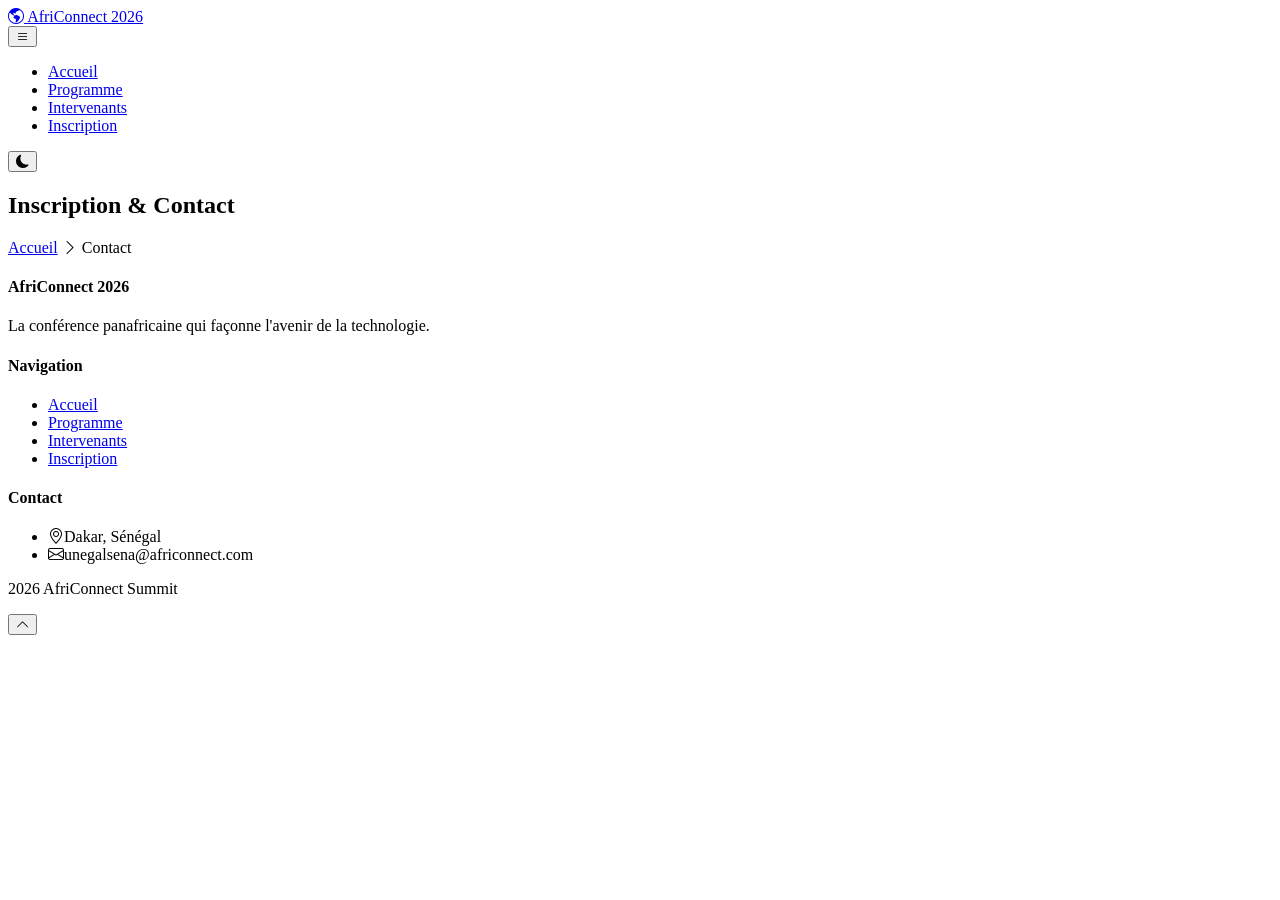
==== contact.html @ e00e7bc1 "Initialisation du projet: création de l'arborescence et structure html de base" ====
<!DOCTYPE html>
<html lang="fr" data-theme="light">
<head>
    <meta charset="UTF-8">
    <meta name="viewport" content="width=device-width, initial-scale=1.0">
    <title>Inscription - AfriConnect Summit 2026</title>
    <link rel="preconnect" href="https://fonts.googleapis.com">
    <link rel="preconnect" href="https://fonts.gstatic.com" crossorigin>
    <link href="https://fonts.googleapis.com/css2?family=Orbitron:wght@400;700;900&family=Inter:wght@300;400;500;600;700&display=swap" rel="stylesheet">
    <link rel="stylesheet" href="https://cdn.jsdelivr.net/npm/bootstrap-icons@1.11.3/font/bootstrap-icons.min.css">
    <link rel="stylesheet" href="css/style.css">
</head>
<body>
    <header class="navbar">
        <nav class="navbar-container">
            <div class="navbar-brand">
                <a href="index.html">
                    <i class="bi bi-globe-americas"></i>
                    <span>AfriConnect <span class="brand-year">2026</span></span>
                </a>
            </div>
            <button class="navbar-toggler" aria-label="Menu">
                <i class="bi bi-list"></i>
            </button>
            <ul class="navbar-menu">
                <li><a href="index.html">Accueil</a></li>
                <li><a href="programme.html">Programme</a></li>
                <li><a href="intervenants.html">Intervenants</a></li>
                <li><a href="contact.html" class="active">Inscription</a></li>
            </ul>
            <button class="theme-toggle" aria-label="Mode sombre">
                <i class="bi bi-moon-fill"></i>
            </button>
        </nav>
    </header>

    <main>
        <section class="page-hero">
            <div class="page-hero-content">
                <h1>Inscription & <span>Contact</span></h1>
                <nav class="breadcrumb">
                    <a href="index.html">Accueil</a>
                    <i class="bi bi-chevron-right"></i>
                    <span>Contact</span>
                </nav>
            </div>
        </section>
    </main>

    <footer class="footer">
        <div class="container">
            <div class="footer-grid">
                <div class="footer-col">
                    <h4>AfriConnect 2026</h4>
                    <p>La conférence panafricaine qui façonne l'avenir de la technologie.</p>
                </div>
                <div class="footer-col">
                    <h4>Navigation</h4>
                    <ul>
                        <li><a href="index.html">Accueil</a></li>
                        <li><a href="programme.html">Programme</a></li>
                        <li><a href="intervenants.html">Intervenants</a></li>
                        <li><a href="contact.html">Inscription</a></li>
                    </ul>
                </div>
                <div class="footer-col">
                    <h4>Contact</h4>
                    <ul>
                        <li><i class="bi bi-geo-alt"></i>Dakar, Sénégal</li>
                        <li><i class="bi bi-envelope"></i>unegalsena@africonnect.com</li>
                    </ul>
                </div>
            </div>
            <div class="footer-bottom">
                <p><span id="currentYear">2026</span> AfriConnect Summit</p>
                <button class="btn-back-to-top" aria-label="Retour en haut">
                    <i class="bi bi-chevron-up"></i>
                </button>
            </div>
        </div>
    </footer>

    <script src="js/main.js"></script>
</body>
</html>
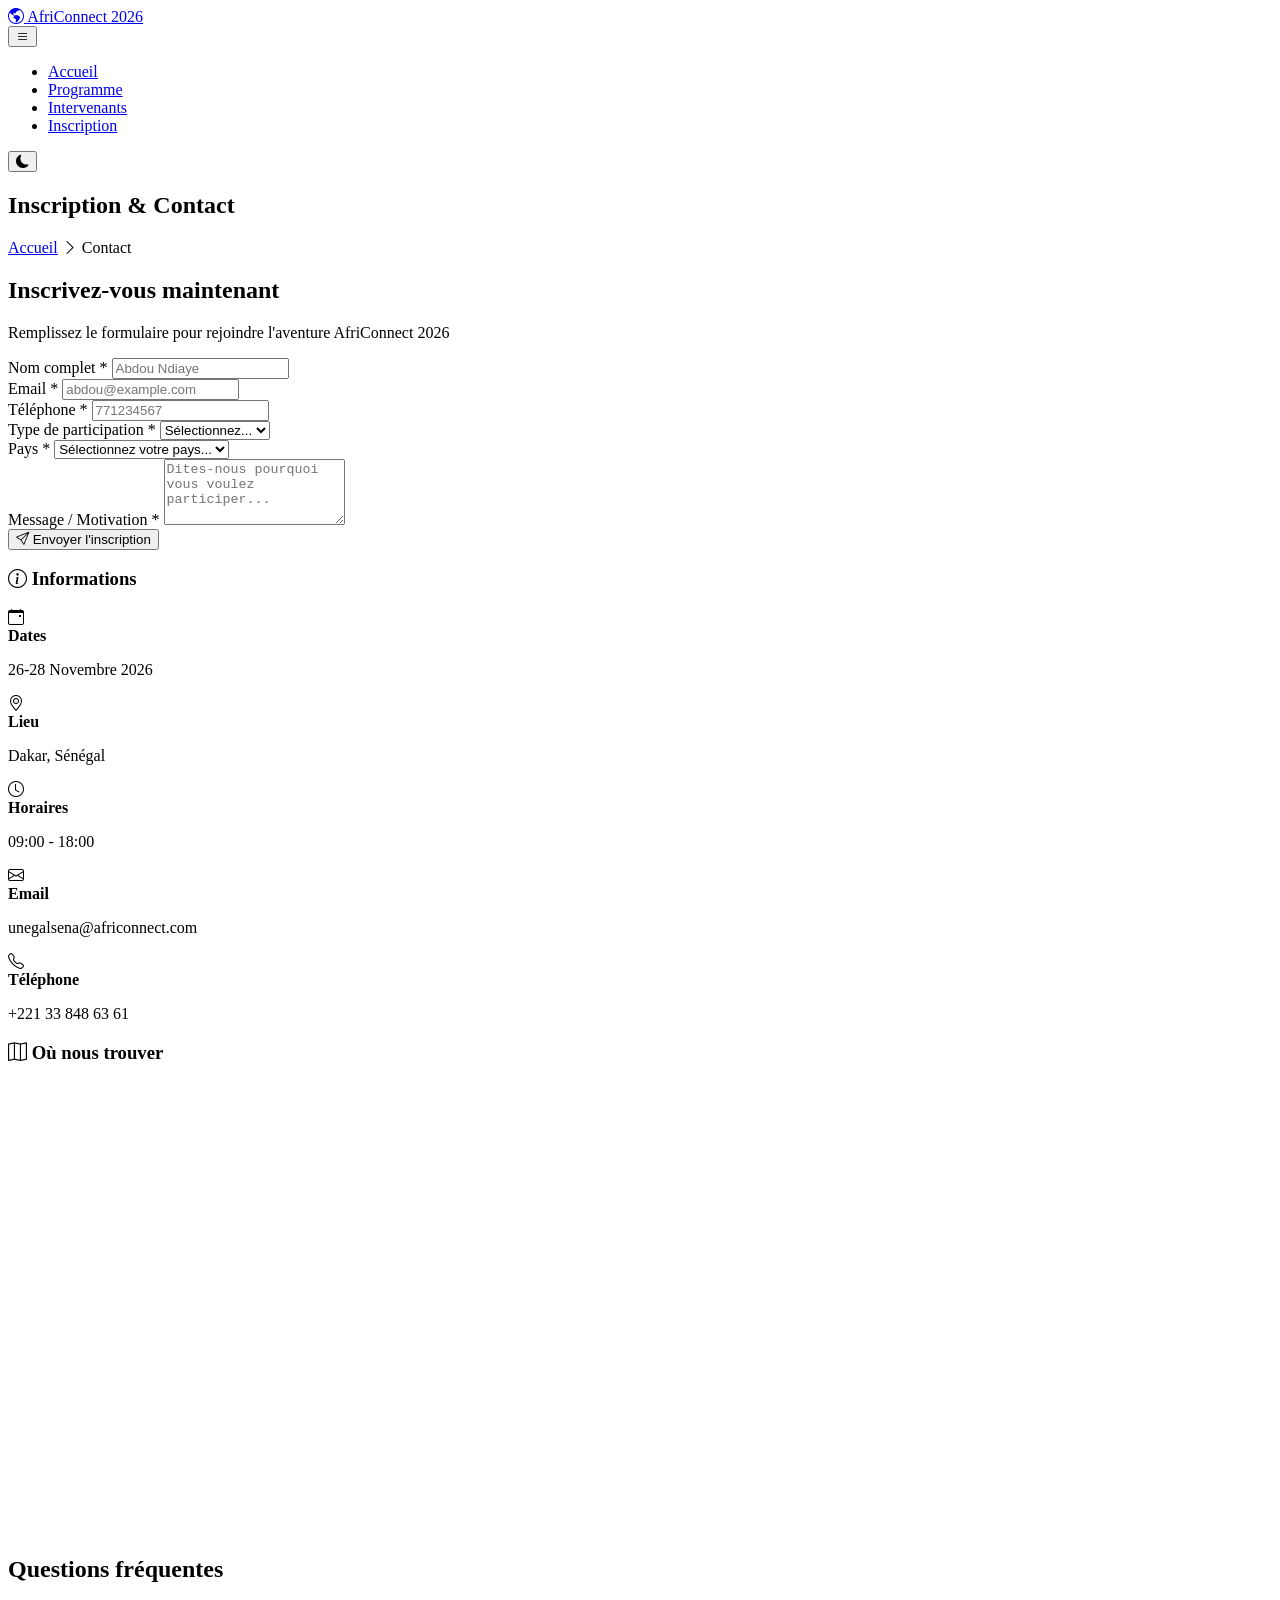
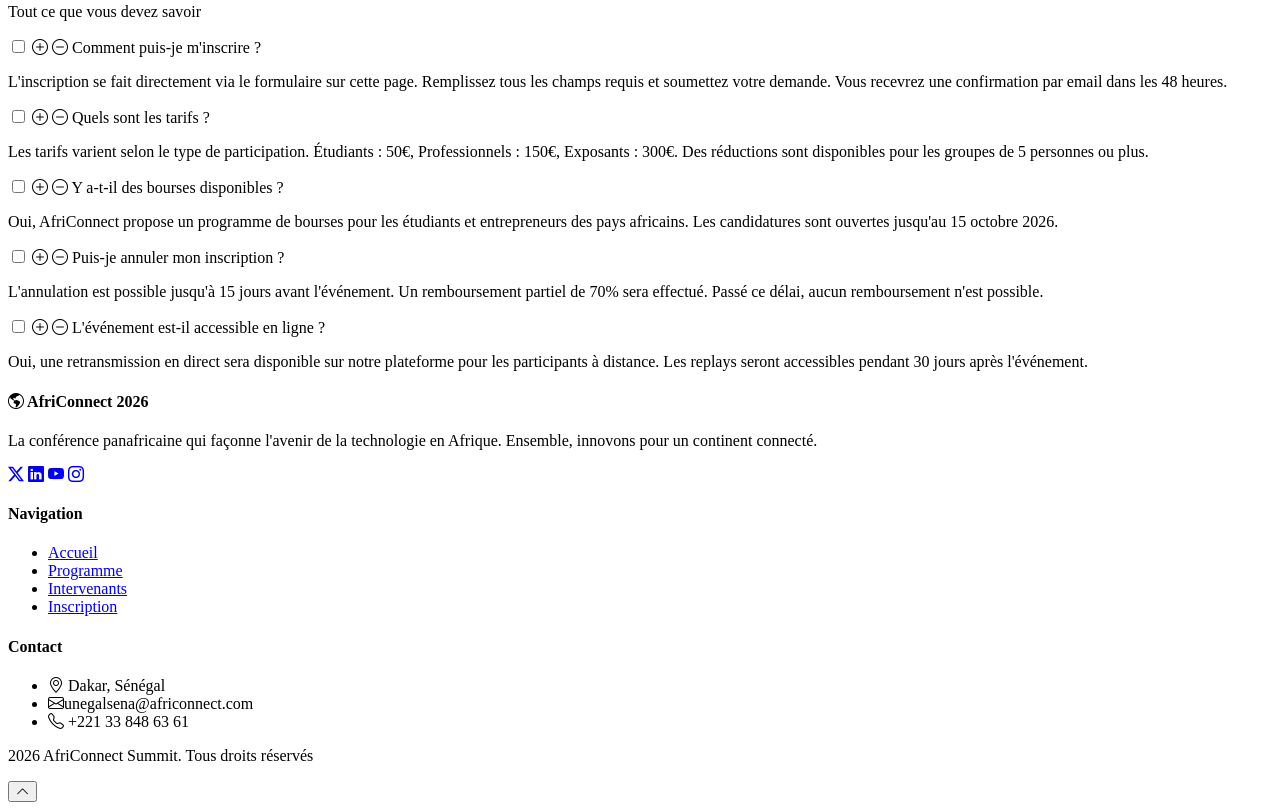
==== commit e5cfcc4f: "Mise en place des pages complètes avec les images intégrées" ====
--- a/contact.html
+++ b/contact.html
@@ -3,15 +3,21 @@
 <head>
     <meta charset="UTF-8">
     <meta name="viewport" content="width=device-width, initial-scale=1.0">
+    <meta name="description" content="Inscription au AfriConnect Summit 2026 - Rejoignez la plus grande conférence tech panafricaine.">
     <title>Inscription - AfriConnect Summit 2026</title>
+    
     <link rel="preconnect" href="https://fonts.googleapis.com">
     <link rel="preconnect" href="https://fonts.gstatic.com" crossorigin>
     <link href="https://fonts.googleapis.com/css2?family=Orbitron:wght@400;700;900&family=Inter:wght@300;400;500;600;700&display=swap" rel="stylesheet">
+    
     <link rel="stylesheet" href="https://cdn.jsdelivr.net/npm/bootstrap-icons@1.11.3/font/bootstrap-icons.min.css">
+    
     <link rel="stylesheet" href="css/style.css">
 </head>
 <body>
-    <header class="navbar">
+
+    <!--  HEADER / NAVBAR  -->
+    <header class="navbar" role="navigation" aria-label="Navigation principale">
         <nav class="navbar-container">
             <div class="navbar-brand">
                 <a href="index.html">
@@ -19,40 +25,255 @@
                     <span>AfriConnect <span class="brand-year">2026</span></span>
                 </a>
             </div>
-            <button class="navbar-toggler" aria-label="Menu">
+            
+            <button class="navbar-toggler" aria-label="Menu hamburger" aria-expanded="false">
                 <i class="bi bi-list"></i>
             </button>
+            
             <ul class="navbar-menu">
                 <li><a href="index.html">Accueil</a></li>
                 <li><a href="programme.html">Programme</a></li>
                 <li><a href="intervenants.html">Intervenants</a></li>
                 <li><a href="contact.html" class="active">Inscription</a></li>
             </ul>
-            <button class="theme-toggle" aria-label="Mode sombre">
+            
+            <button class="theme-toggle" aria-label="Basculer le mode sombre/clair">
                 <i class="bi bi-moon-fill"></i>
             </button>
         </nav>
     </header>
-
     <main>
-        <section class="page-hero">
+        
+        <!-- SECTION HERO -->
+        <section class="page-hero" aria-label="Bannière d'inscription">
             <div class="page-hero-content">
                 <h1>Inscription & <span>Contact</span></h1>
-                <nav class="breadcrumb">
+                <nav class="breadcrumb" aria-label="Fil d'Ariane">
                     <a href="index.html">Accueil</a>
                     <i class="bi bi-chevron-right"></i>
                     <span>Contact</span>
                 </nav>
             </div>
         </section>
+
+        <!--  FORMULAIRE  -->
+        <section class="contact-section" aria-label="Formulaire d'inscription">
+            <div class="container">
+                <div class="contact-grid">
+                    
+                    <!-- Formulaire -->
+                    <div class="contact-form-wrapper">
+                        <h2>Inscrivez-vous <span>maintenant</span></h2>
+                        <p>Remplissez le formulaire pour rejoindre l'aventure AfriConnect 2026</p>
+                        
+                        <form id="registrationForm" novalidate>
+                            <div class="form-group">
+                                <label for="fullname">Nom complet *</label>
+                                <input type="text" id="fullname" name="fullname" placeholder="Abdou Ndiaye" required>
+                                <div class="error-message"></div>
+                            </div>
+                            
+                            <div class="form-group">
+                                <label for="email">Email *</label>
+                                <input type="email" id="email" name="email" placeholder="abdou@example.com" required>
+                                <div class="error-message"></div>
+                            </div>
+                            
+                            <div class="form-group">
+                                <label for="phone">Téléphone *</label>
+                                <input type="tel" id="phone" name="phone" placeholder="771234567" required>
+                                <div class="error-message"></div>
+                            </div>
+                            
+                            <div class="form-group">
+                                <label for="participation">Type de participation *</label>
+                                <select id="participation" name="participation" required>
+                                    <option value="">Sélectionnez...</option>
+                                    <option value="speaker">Intervenant</option>
+                                    <option value="participant">Participant</option>
+                                    <option value="exposant">Exposant</option>
+                                    <option value="sponsor">Sponsor</option>
+                                    <option value="media">Média/Presse</option>
+                                </select>
+                                <div class="error-message"></div>
+                            </div>
+                            
+                            <div class="form-group">
+                                <label for="country">Pays *</label>
+                                <select id="country" name="country" required>
+                                    <option value="">Sélectionnez votre pays...</option>
+                                    <option value="SN">Sénégal</option>
+                                    <option value="NG">Nigeria</option>
+                                    <option value="GH">Algérie</option>
+                                    <option value="KE">Kenya</option>
+                                    <option value="CI">Côte d'Ivoire</option>
+                                    <option value="CM">Cameroun</option>
+                                    <option value="ML">Mali</option>
+                                    <option value="ZA">Cap Vert</option>
+                                    <option value="MA">Maroc</option>
+                                    <option value="TN">Mauritanie</option>
+                                    <option value="EG">Égypte</option>
+                                    <option value="ET">Bénin</option>
+                                </select>
+                                <div class="error-message"></div>
+                            </div>
+                            
+                            <div class="form-group">
+                                <label for="message">Message / Motivation *</label>
+                                <textarea id="message" name="message" rows="4" placeholder="Dites-nous pourquoi vous voulez participer..." required></textarea>
+                                <div class="error-message"></div>
+                            </div>
+                            
+                            <button type="submit" class="btn btn-primary btn-submit">
+                                <i class="bi bi-send"></i> Envoyer l'inscription
+                            </button>
+                            
+                            <div id="formSuccess" class="form-success" style="display:none;">
+                                <i class="bi bi-check-circle-fill"></i>
+                                <p>Inscription envoyée avec succès ! Nous vous contacterons prochainement.</p>
+                            </div>
+                        </form>
+                    </div>
+                    
+                    <!-- Informations -->
+                    <div class="contact-info-wrapper">
+                        <div class="contact-info-card">
+                            <h3><i class="bi bi-info-circle"></i> Informations</h3>
+                            <div class="info-item">
+                                <i class="bi bi-calendar-event"></i>
+                                <div>
+                                    <strong>Dates</strong>
+                                    <p>26-28 Novembre 2026</p>
+                                </div>
+                            </div>
+                            <div class="info-item">
+                                <i class="bi bi-geo-alt"></i>
+                                <div>
+                                    <strong>Lieu</strong>
+                                    <p>Dakar, Sénégal</p>
+                                </div>
+                            </div>
+                            <div class="info-item">
+                                <i class="bi bi-clock"></i>
+                                <div>
+                                    <strong>Horaires</strong>
+                                    <p>09:00 - 18:00</p>
+                                </div>
+                            </div>
+                            <div class="info-item">
+                                <i class="bi bi-envelope"></i>
+                                <div>
+                                    <strong>Email</strong>
+                                    <p>unegalsena@africonnect.com</p>
+                                </div>
+                            </div>
+                            <div class="info-item">
+                                <i class="bi bi-telephone"></i>
+                                <div>
+                                    <strong>Téléphone</strong>
+                                    <p>+221 33 848 63 61</p>
+                                </div>
+                            </div>
+                        </div>
+                        
+                        <!-- Google Maps -->
+                        <div class="map-container">
+                            <h3><i class="bi bi-map"></i> Où nous trouver</h3>
+                            <iframe src="https://www.google.com/maps/embed?pb=!4v1784579786389!6m8!1m7!1s0Z4RRUMkObMtTrDIaSq_gg!2m2!1d14.69898361279917!2d-17.46888520472069!3f347.58112111996763!4f11.01312705175016!5f0.7820865974627469" width="600" height="450" style="border:0;" allowfullscreen="" loading="lazy" referrerpolicy="strict-origin-when-cross-origin"></iframe>
+                        </div>
+                    </div>
+                    
+                </div>
+            </div>
+        </section>
+
+        <!-- FAQ ACCORDÉON CSS  -->
+        <section class="faq" aria-label="Questions fréquentes">
+            <div class="container">
+                <h2 class="section-title">Questions <span>fréquentes</span></h2>
+                <p class="section-subtitle">Tout ce que vous devez savoir</p>
+                
+                <div class="faq-list">
+                    
+                    <div class="faq-item">
+                        <input type="checkbox" id="faq1" class="faq-toggle">
+                        <label for="faq1" class="faq-question">
+                            <i class="bi bi-plus-circle"></i>
+                            <i class="bi bi-dash-circle"></i>
+                            Comment puis-je m'inscrire ?
+                        </label>
+                        <div class="faq-answer">
+                            <p>L'inscription se fait directement via le formulaire sur cette page. Remplissez tous les champs requis et soumettez votre demande. Vous recevrez une confirmation par email dans les 48 heures.</p>
+                        </div>
+                    </div>
+                    
+                    <div class="faq-item">
+                        <input type="checkbox" id="faq2" class="faq-toggle">
+                        <label for="faq2" class="faq-question">
+                            <i class="bi bi-plus-circle"></i>
+                            <i class="bi bi-dash-circle"></i>
+                            Quels sont les tarifs ?
+                        </label>
+                        <div class="faq-answer">
+                            <p>Les tarifs varient selon le type de participation. Étudiants : 50€, Professionnels : 150€, Exposants : 300€. Des réductions sont disponibles pour les groupes de 5 personnes ou plus.</p>
+                        </div>
+                    </div>
+                    
+                    <div class="faq-item">
+                        <input type="checkbox" id="faq3" class="faq-toggle">
+                        <label for="faq3" class="faq-question">
+                            <i class="bi bi-plus-circle"></i>
+                            <i class="bi bi-dash-circle"></i>
+                            Y a-t-il des bourses disponibles ?
+                        </label>
+                        <div class="faq-answer">
+                            <p>Oui, AfriConnect propose un programme de bourses pour les étudiants et entrepreneurs des pays africains. Les candidatures sont ouvertes jusqu'au 15 octobre 2026.</p>
+                        </div>
+                    </div>
+                    
+                    <div class="faq-item">
+                        <input type="checkbox" id="faq4" class="faq-toggle">
+                        <label for="faq4" class="faq-question">
+                            <i class="bi bi-plus-circle"></i>
+                            <i class="bi bi-dash-circle"></i>
+                            Puis-je annuler mon inscription ?
+                        </label>
+                        <div class="faq-answer">
+                            <p>L'annulation est possible jusqu'à 15 jours avant l'événement. Un remboursement partiel de 70% sera effectué. Passé ce délai, aucun remboursement n'est possible.</p>
+                        </div>
+                    </div>
+                    
+                    <div class="faq-item">
+                        <input type="checkbox" id="faq5" class="faq-toggle">
+                        <label for="faq5" class="faq-question">
+                            <i class="bi bi-plus-circle"></i>
+                            <i class="bi bi-dash-circle"></i>
+                            L'événement est-il accessible en ligne ?
+                        </label>
+                        <div class="faq-answer">
+                            <p>Oui, une retransmission en direct sera disponible sur notre plateforme pour les participants à distance. Les replays seront accessibles pendant 30 jours après l'événement.</p>
+                        </div>
+                    </div>
+                    
+                </div>
+            </div>
+        </section>
+
     </main>
 
-    <footer class="footer">
+    <!--  FOOTER  -->
+    <footer class="footer" role="contentinfo">
         <div class="container">
             <div class="footer-grid">
                 <div class="footer-col">
-                    <h4>AfriConnect 2026</h4>
-                    <p>La conférence panafricaine qui façonne l'avenir de la technologie.</p>
+                    <h4><i class="bi bi-globe-americas"></i> AfriConnect 2026</h4>
+                    <p>La conférence panafricaine qui façonne l'avenir de la technologie en Afrique. Ensemble, innovons pour un continent connecté.</p>
+                    <div class="footer-social">
+                        <a href="#" aria-label="Twitter"><i class="bi bi-twitter-x"></i></a>
+                        <a href="#" aria-label="LinkedIn"><i class="bi bi-linkedin"></i></a>
+                        <a href="#" aria-label="YouTube"><i class="bi bi-youtube"></i></a>
+                        <a href="#" aria-label="Instagram"><i class="bi bi-instagram"></i></a>
+                    </div>
                 </div>
                 <div class="footer-col">
                     <h4>Navigation</h4>
@@ -66,20 +287,22 @@
                 <div class="footer-col">
                     <h4>Contact</h4>
                     <ul>
-                        <li><i class="bi bi-geo-alt"></i>Dakar, Sénégal</li>
+                        <li><i class="bi bi-geo-alt"></i> Dakar, Sénégal</li>
                         <li><i class="bi bi-envelope"></i>unegalsena@africonnect.com</li>
+                        <li><i class="bi bi-telephone"></i> +221 33 848 63 61</li>
                     </ul>
                 </div>
             </div>
             <div class="footer-bottom">
-                <p><span id="currentYear">2026</span> AfriConnect Summit</p>
-                <button class="btn-back-to-top" aria-label="Retour en haut">
+                <p><span id="currentYear">2026</span> AfriConnect Summit. Tous droits réservés</p>
+                <button class="btn-back-to-top" aria-label="Retour en haut de page">
                     <i class="bi bi-chevron-up"></i>
                 </button>
             </div>
         </div>
     </footer>
 
+    <!-- JavaScript -->
     <script src="js/main.js"></script>
 </body>
 </html>
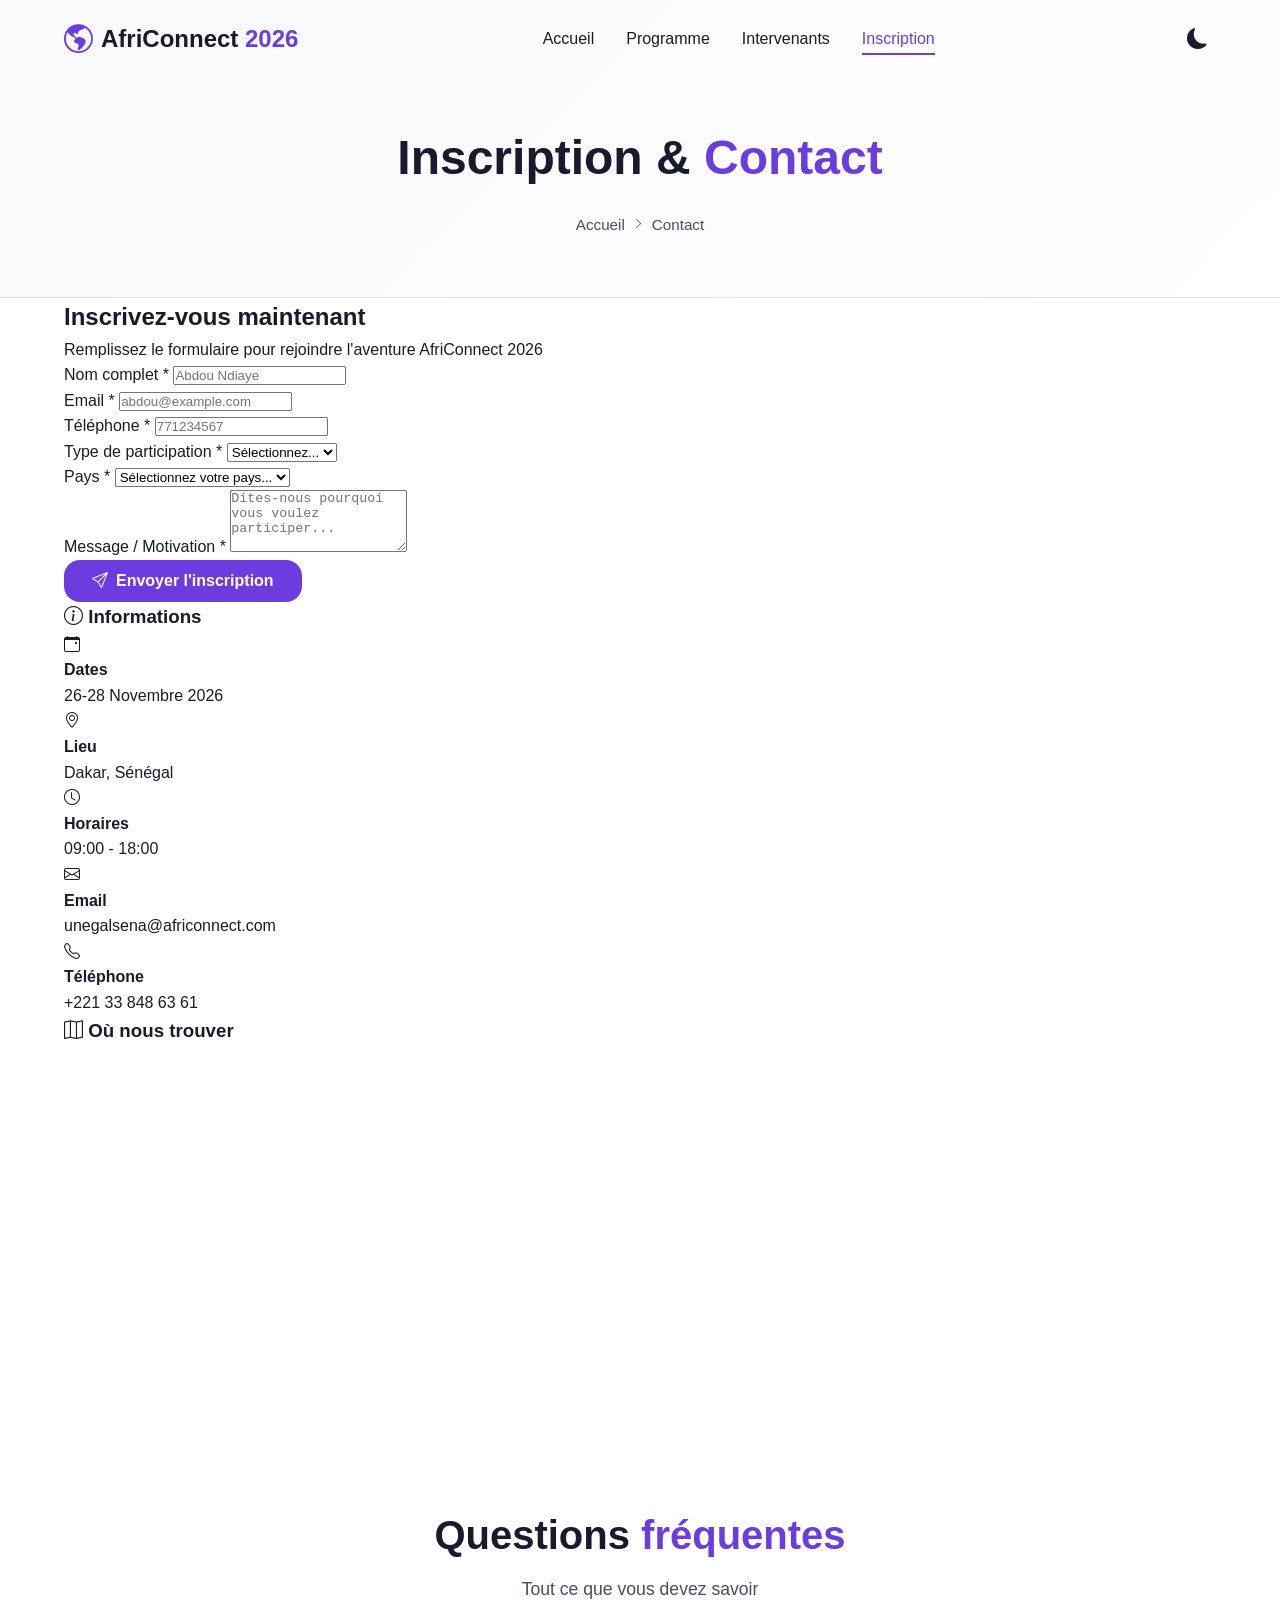
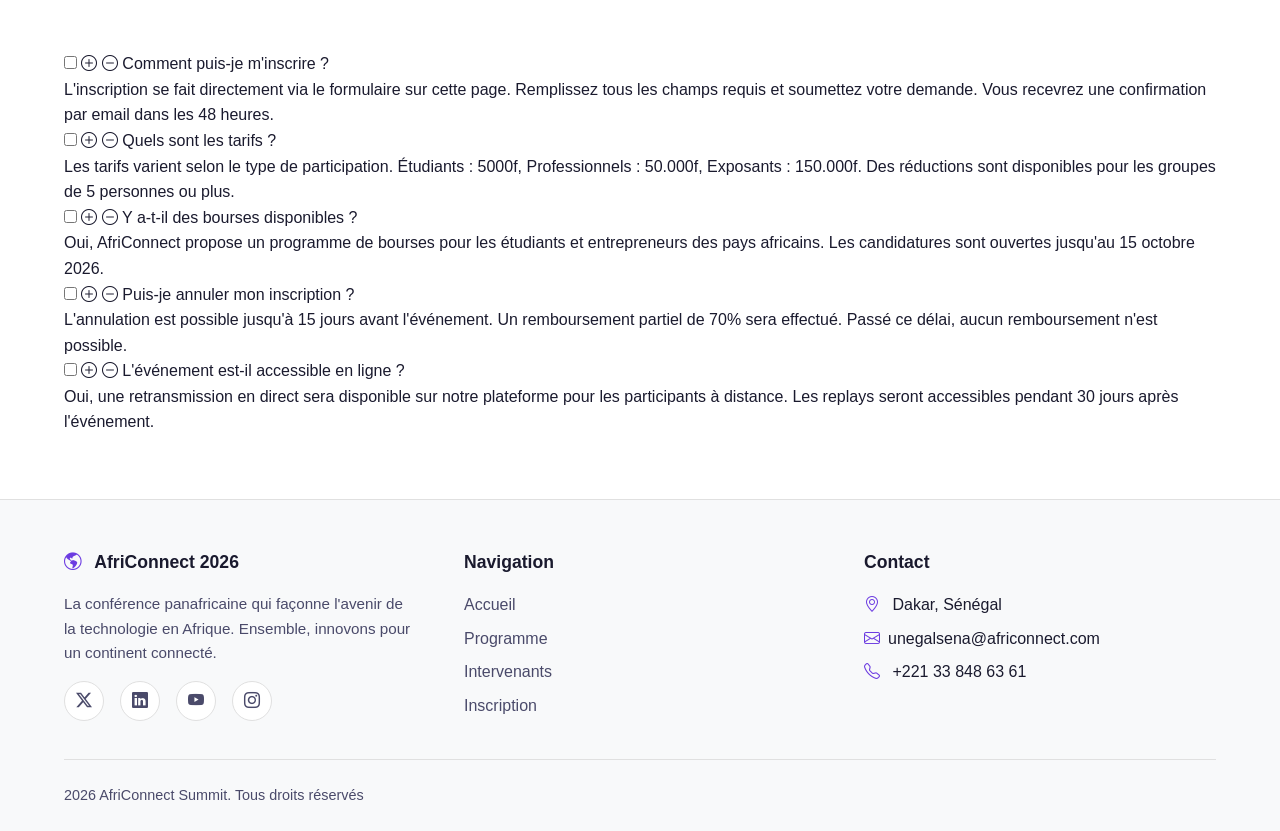
==== commit 8d9e41e4: "CSS: global,navbar,footer" ====
--- a/contact.html
+++ b/contact.html
@@ -215,7 +215,7 @@
                             Quels sont les tarifs ?
                         </label>
                         <div class="faq-answer">
-                            <p>Les tarifs varient selon le type de participation. Étudiants : 50€, Professionnels : 150€, Exposants : 300€. Des réductions sont disponibles pour les groupes de 5 personnes ou plus.</p>
+                            <p>Les tarifs varient selon le type de participation. Étudiants : 5000f, Professionnels : 50.000f, Exposants : 150.000f. Des réductions sont disponibles pour les groupes de 5 personnes ou plus.</p>
                         </div>
                     </div>
                     
--- a/css/style.css
+++ b/css/style.css
@@ -0,0 +1,425 @@
+:root {
+    /* Couleurs principales */
+    --color-primary: #6C3CE1;
+    --color-primary-dark: #4A1FA6;
+    --color-primary-light: #8B6BE8;
+    --color-secondary: #00D4AA;
+    --color-secondary-dark: #00A887;
+    --color-accent: #FF6B6B;
+    
+    /* Couleurs du thème clair */
+    --color-bg: #FFFFFF;
+    --color-bg-secondary: #F8F9FA;
+    --color-text: #1A1A2E;
+    --color-text-secondary: #4A4A6A;
+    --color-border: #E0E0E0;
+    --color-shadow: rgba(0, 0, 0, 0.1);
+    
+    /* Typographie */
+    --font-title: 'Orbitron', sans-serif;
+    --font-body: 'Inter', sans-serif;
+    
+    /* Espacements */
+    --spacing-xs: 4px;
+    --spacing-sm: 8px;
+    --spacing-md: 16px;
+    --spacing-lg: 24px;
+    --spacing-xl: 32px;
+    --spacing-xxl: 48px;
+    --spacing-xxxl: 64px;
+    
+    /* Bordures */
+    --radius-sm: 4px;
+    --radius-md: 8px;
+    --radius-lg: 16px;
+    --radius-xl: 24px;
+    
+    /* Transitions */
+    --transition-fast: 0.2s ease;
+    --transition-medium: 0.3s ease;
+    --transition-slow: 0.5s ease;
+    
+    /* Container */
+    --container-max: 1200px;
+}
+
+* {
+    margin: 0;
+    padding: 0;
+    box-sizing: border-box;
+}
+
+html {
+    scroll-behavior: smooth;
+}
+
+body {
+    font-family: var(--font-body);
+    background-color: var(--color-bg);
+    color: var(--color-text);
+    line-height: 1.6;
+    transition: background-color var(--transition-medium), color var(--transition-medium);
+}
+
+a {
+    text-decoration: none;
+    color: var(--color-primary);
+    transition: color var(--transition-fast);
+}
+
+a:hover {
+    color: var(--color-primary-dark);
+}
+
+ul {
+    list-style: none;
+}
+
+img {
+    max-width: 100%;
+    display: block;
+}
+.container {
+    max-width: var(--container-max);
+    margin: 0 auto;
+    padding: 0 var(--spacing-lg);
+}
+[data-theme="dark"] {
+    --color-bg: #0D0D1A;
+    --color-bg-secondary: #1A1A2E;
+    --color-text: #F0F0F8;
+    --color-text-secondary: #A0A0C0;
+    --color-border: #2A2A4A;
+    --color-shadow: rgba(0, 0, 0, 0.3);
+    
+    --color-primary: #8B6BE8;
+    --color-primary-dark: #6C3CE1;
+    --color-secondary: #00D4AA;
+}
+.section-title {
+    font-family: var(--font-title);
+    font-size: 2.5rem;
+    font-weight: 700;
+    text-align: center;
+    margin-bottom: var(--spacing-sm);
+}
+
+.section-title span {
+    color: var(--color-primary);
+}
+
+.section-subtitle {
+    text-align: center;
+    color: var(--color-text-secondary);
+    font-size: 1.1rem;
+    margin-bottom: var(--spacing-xxl);
+}
+.btn {
+    display: inline-flex;
+    align-items: center;
+    gap: var(--spacing-sm);
+    padding: 12px 28px;
+    border-radius: var(--radius-lg);
+    font-weight: 600;
+    transition: all var(--transition-medium);
+    cursor: pointer;
+    border: none;
+    font-size: 1rem;
+}
+
+.btn-primary {
+    background: var(--color-primary);
+    color: white;
+}
+
+.btn-primary:hover {
+    background: var(--color-primary-dark);
+    transform: translateY(-2px);
+    box-shadow: 0 8px 24px rgba(108, 60, 225, 0.3);
+}
+
+.btn-secondary {
+    background: transparent;
+    color: var(--color-text);
+    border: 2px solid var(--color-border);
+}
+
+.btn-secondary:hover {
+    border-color: var(--color-primary);
+    color: var(--color-primary);
+    transform: translateY(-2px);
+}
+.navbar {
+    position: fixed;
+    top: 0;
+    left: 0;
+    width: 100%;
+    z-index: 1000;
+    padding: var(--spacing-md) 0;
+    transition: all var(--transition-medium);
+    background: transparent;
+}
+
+/* Navbar après scroll */
+.navbar.scrolled {
+    background: var(--color-bg);
+    box-shadow: 0 4px 20px var(--color-shadow);
+    padding: var(--spacing-sm) 0;
+}
+
+/* Version sombre de la navbar scrolled */
+[data-theme="dark"] .navbar.scrolled {
+    background: rgba(13, 13, 26, 0.95);
+    backdrop-filter: blur(10px);
+}
+
+.navbar-container {
+    max-width: var(--container-max);
+    margin: 0 auto;
+    padding: 0 var(--spacing-lg);
+    display: flex;
+    align-items: center;
+    justify-content: space-between;
+}
+
+.navbar-brand a {
+    display: flex;
+    align-items: center;
+    gap: var(--spacing-sm);
+    font-family: var(--font-title);
+    font-size: 1.5rem;
+    font-weight: 700;
+    color: var(--color-text);
+}
+
+.navbar-brand i {
+    color: var(--color-primary);
+    font-size: 1.8rem;
+}
+
+.brand-year {
+    color: var(--color-primary);
+}
+
+.navbar-menu {
+    display: flex;
+    align-items: center;
+    gap: var(--spacing-xl);
+}
+
+.navbar-menu a {
+    color: var(--color-text);
+    font-weight: 500;
+    position: relative;
+    padding: var(--spacing-sm) 0;
+}
+
+.navbar-menu a::after {
+    content: '';
+    position: absolute;
+    bottom: 0;
+    left: 0;
+    width: 0;
+    height: 2px;
+    background: var(--color-primary);
+    transition: width var(--transition-medium);
+}
+
+.navbar-menu a:hover::after,
+.navbar-menu a.active::after {
+    width: 100%;
+}
+
+.navbar-menu a.active {
+    color: var(--color-primary);
+}
+
+/* Toggle thème */
+.theme-toggle {
+    background: none;
+    border: none;
+    font-size: 1.3rem;
+    cursor: pointer;
+    color: var(--color-text);
+    padding: var(--spacing-sm);
+    transition: transform var(--transition-fast);
+}
+
+.theme-toggle:hover {
+    transform: rotate(30deg);
+}
+
+/* Hamburger */
+.navbar-toggler {
+    display: none;
+    background: none;
+    border: none;
+    font-size: 1.8rem;
+    cursor: pointer;
+    color: var(--color-text);
+}
+.footer {
+    background: var(--color-bg-secondary);
+    padding: var(--spacing-xxl) 0 var(--spacing-lg);
+    margin-top: var(--spacing-xxxl);
+    border-top: 1px solid var(--color-border);
+}
+
+.footer-grid {
+    display: flex;
+    gap: var(--spacing-xxl);
+    justify-content: space-between;
+    flex-wrap: wrap;
+}
+
+.footer-col {
+    flex: 1;
+    min-width: 200px;
+}
+
+.footer-col h4 {
+    font-family: var(--font-title);
+    font-size: 1.1rem;
+    margin-bottom: var(--spacing-md);
+    color: var(--color-text);
+}
+
+.footer-col h4 i {
+    color: var(--color-primary);
+    margin-right: var(--spacing-sm);
+}
+
+.footer-col p {
+    color: var(--color-text-secondary);
+    font-size: 0.95rem;
+}
+
+.footer-col ul li {
+    margin-bottom: var(--spacing-sm);
+}
+
+.footer-col ul li a {
+    color: var(--color-text-secondary);
+    transition: color var(--transition-fast);
+}
+
+.footer-col ul li a:hover {
+    color: var(--color-primary);
+}
+
+.footer-col ul li i {
+    color: var(--color-primary);
+    margin-right: var(--spacing-sm);
+    width: 20px;
+}
+
+.footer-social {
+    display: flex;
+    gap: var(--spacing-md);
+    margin-top: var(--spacing-md);
+}
+
+.footer-social a {
+    display: flex;
+    align-items: center;
+    justify-content: center;
+    width: 40px;
+    height: 40px;
+    border-radius: 50%;
+    background: var(--color-bg);
+    color: var(--color-text-secondary);
+    transition: all var(--transition-medium);
+    border: 1px solid var(--color-border);
+}
+
+.footer-social a:hover {
+    background: var(--color-primary);
+    color: white;
+    transform: translateY(-3px);
+}
+
+.footer-bottom {
+    margin-top: var(--spacing-xl);
+    padding-top: var(--spacing-lg);
+    border-top: 1px solid var(--color-border);
+    display: flex;
+    justify-content: space-between;
+    align-items: center;
+    flex-wrap: wrap;
+    gap: var(--spacing-md);
+}
+
+.footer-bottom p {
+    color: var(--color-text-secondary);
+    font-size: 0.9rem;
+}
+
+/* Bouton retour en haut */
+.btn-back-to-top {
+    position: fixed;
+    bottom: 30px;
+    right: 30px;
+    width: 50px;
+    height: 50px;
+    border-radius: 50%;
+    background: var(--color-primary);
+    color: white;
+    border: none;
+    font-size: 1.3rem;
+    cursor: pointer;
+    opacity: 0;
+    visibility: hidden;
+    transform: translateY(20px);
+    transition: all var(--transition-medium);
+    box-shadow: 0 4px 16px rgba(108, 60, 225, 0.3);
+    z-index: 999;
+}
+
+.btn-back-to-top.visible {
+    opacity: 1;
+    visibility: visible;
+    transform: translateY(0);
+}
+
+.btn-back-to-top:hover {
+    background: var(--color-primary-dark);
+    transform: translateY(-3px);
+}
+.page-hero {
+    padding: 120px 0 60px;
+    background: linear-gradient(135deg, var(--color-bg-secondary) 0%, var(--color-bg) 100%);
+    border-bottom: 1px solid var(--color-border);
+    text-align: center;
+}
+
+.page-hero-content h1 {
+    font-family: var(--font-title);
+    font-size: 3rem;
+    font-weight: 700;
+    margin-bottom: var(--spacing-md);
+}
+
+.page-hero-content h1 span {
+    color: var(--color-primary);
+}
+
+.breadcrumb {
+    display: flex;
+    align-items: center;
+    justify-content: center;
+    gap: var(--spacing-sm);
+    color: var(--color-text-secondary);
+    font-size: 0.95rem;
+}
+
+.breadcrumb a {
+    color: var(--color-text-secondary);
+}
+
+.breadcrumb a:hover {
+    color: var(--color-primary);
+}
+
+.breadcrumb i {
+    font-size: 0.7rem;
+}
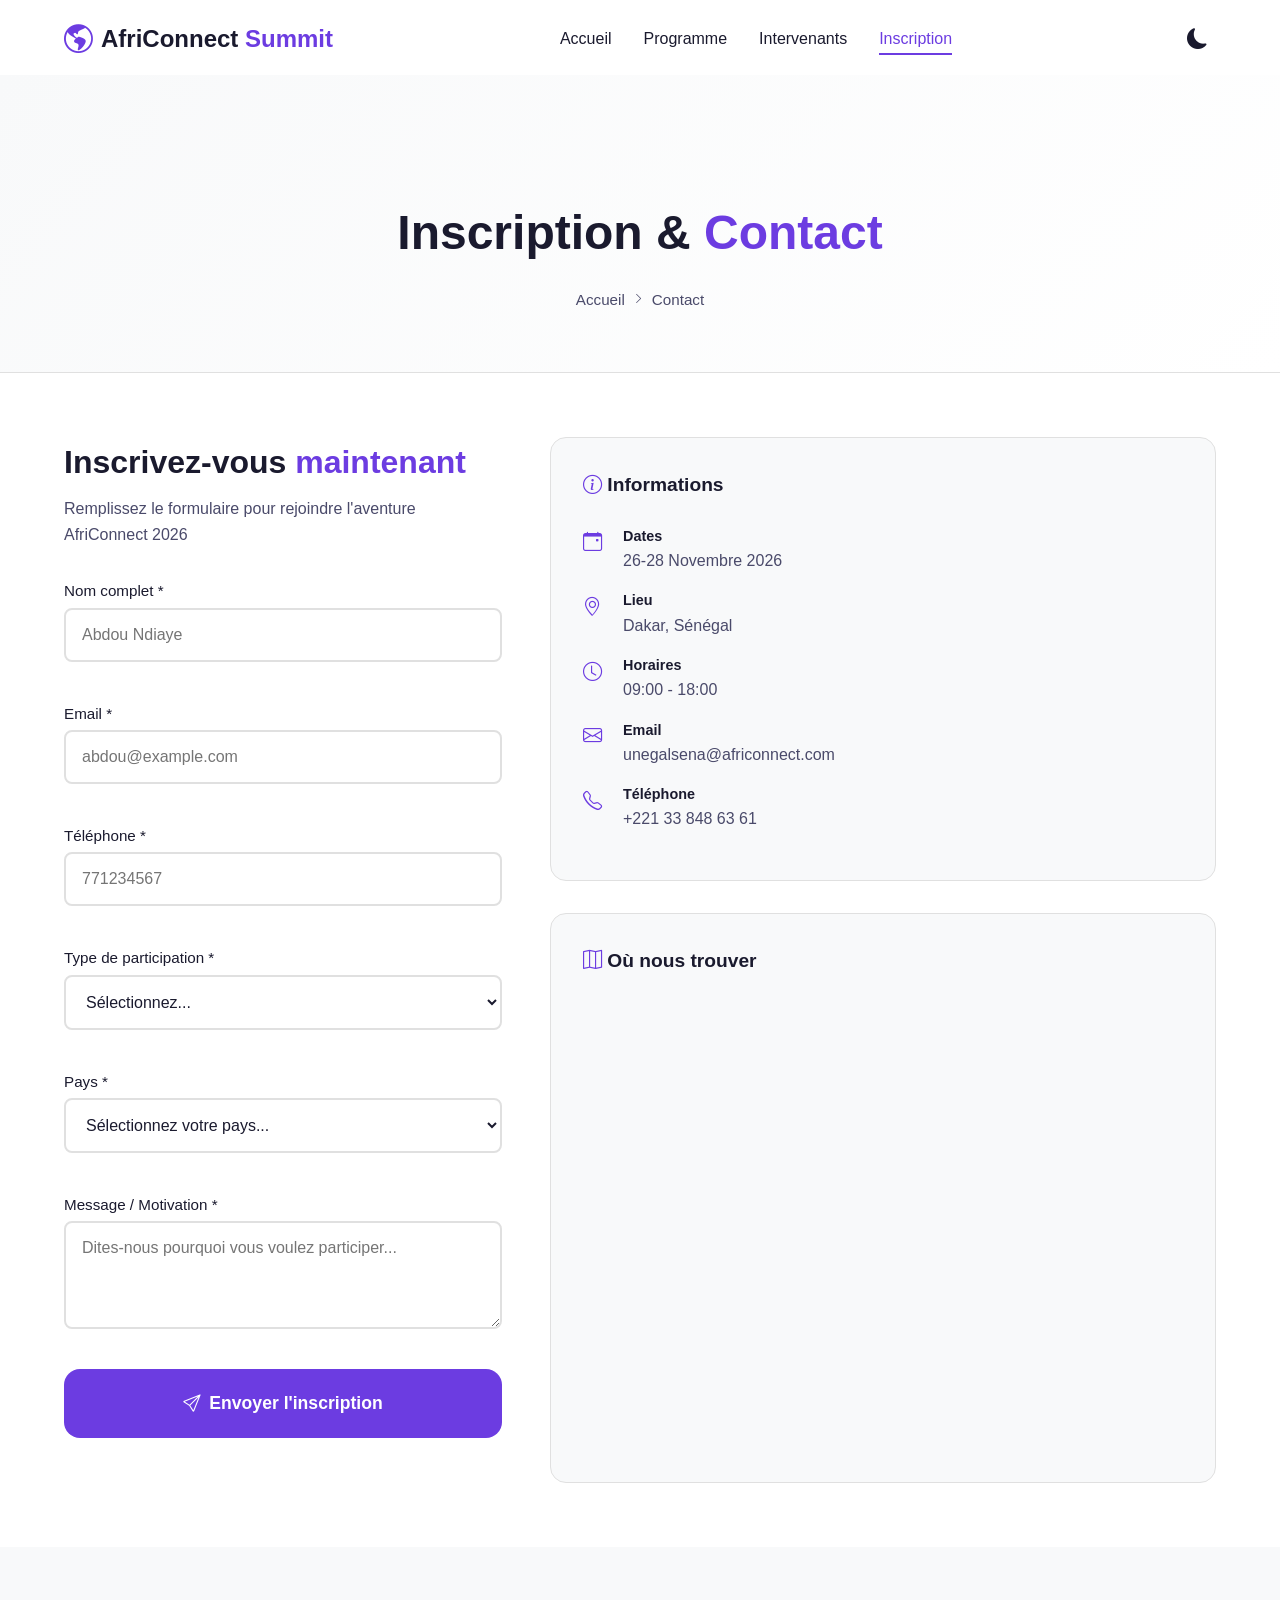
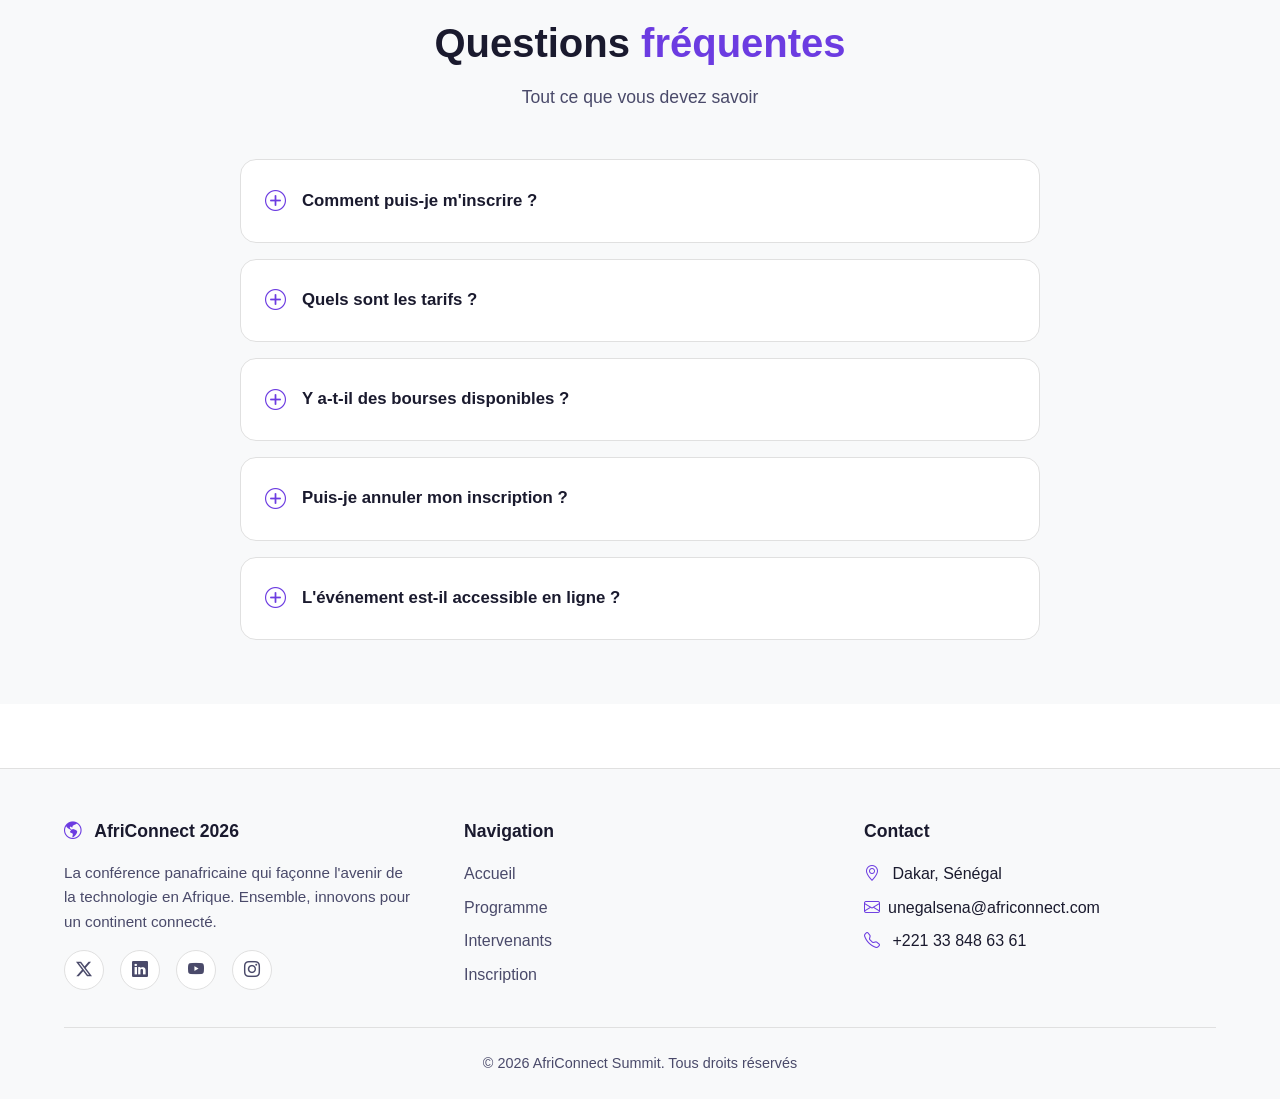
==== commit b0de1926: "Finalisation: Bouton retour en haut,dernier reglage,read me" ====
--- a/contact.html
+++ b/contact.html
@@ -13,6 +13,15 @@
     <link rel="stylesheet" href="https://cdn.jsdelivr.net/npm/bootstrap-icons@1.11.3/font/bootstrap-icons.min.css">
     
     <link rel="stylesheet" href="css/style.css">
+    <script>
+        // Récupére le thème sauvegardé
+        (function() {
+            const savedTheme = localStorage.getItem('theme');
+            if (savedTheme) {
+                document.documentElement.setAttribute('data-theme', savedTheme);
+            }
+        })();
+    </script>
 </head>
 <body>
 
@@ -22,7 +31,7 @@
             <div class="navbar-brand">
                 <a href="index.html">
                     <i class="bi bi-globe-americas"></i>
-                    <span>AfriConnect <span class="brand-year">2026</span></span>
+                    <span>AfriConnect <span class="brand-year">Summit</span></span>
                 </a>
             </div>
             
@@ -262,7 +271,7 @@
     </main>
 
     <!--  FOOTER  -->
-    <footer class="footer" role="contentinfo">
+    <footer class="footer">
         <div class="container">
             <div class="footer-grid">
                 <div class="footer-col">
@@ -294,7 +303,7 @@
                 </div>
             </div>
             <div class="footer-bottom">
-                <p><span id="currentYear">2026</span> AfriConnect Summit. Tous droits réservés</p>
+                <p>&copy; <span id="currentYear">2026</span> AfriConnect Summit. Tous droits réservés</p>
                 <button class="btn-back-to-top" aria-label="Retour en haut de page">
                     <i class="bi bi-chevron-up"></i>
                 </button>
--- a/css/style.css
+++ b/css/style.css
@@ -7,7 +7,7 @@
     --color-secondary-dark: #00A887;
     --color-accent: #FF6B6B;
     
-    /* Couleurs du thème clair */
+    /* thème clair */
     --color-bg: #FFFFFF;
     --color-bg-secondary: #F8F9FA;
     --color-text: #1A1A2E;
@@ -42,7 +42,7 @@
     /* Container */
     --container-max: 1200px;
 }
-
+/* RESET / BASE */
 * {
     margin: 0;
     padding: 0;
@@ -59,6 +59,10 @@
     color: var(--color-text);
     line-height: 1.6;
     transition: background-color var(--transition-medium), color var(--transition-medium);
+    padding-top: 75px;
+}
+body.fade-out {
+    opacity: 0;
 }
 
 a {
@@ -352,6 +356,8 @@
 .footer-bottom p {
     color: var(--color-text-secondary);
     font-size: 0.9rem;
+    text-align: center;
+    flex: 1;
 }
 
 /* Bouton retour en haut */
@@ -423,3 +429,1201 @@
 .breadcrumb i {
     font-size: 0.7rem;
 }
+
+@media (max-width: 768px) {
+
+    /* Navbar */
+    .navbar-toggler {
+        display: block;
+    }
+
+    .navbar-menu {
+        display: none;
+        position: absolute;
+        top: 100%;
+        left: 0;
+        width: 100%;
+        flex-direction: column;
+        background: var(--color-bg);
+        padding: var(--spacing-lg);
+        gap: var(--spacing-md);
+        box-shadow: 0 8px 24px var(--color-shadow);
+        border-top: 1px solid var(--color-border);
+    }
+
+    .navbar-menu.open {
+        display: flex;
+    }
+
+    [data-theme="dark"] .navbar-menu {
+        background: var(--color-bg-secondary);
+    }
+
+    /* Footer */
+    .footer-grid {
+        flex-direction: column;
+        gap: var(--spacing-xl);
+    }
+
+    .footer-col {
+        min-width: 100%;
+    }
+
+    .footer-bottom {
+        flex-direction: column;
+        text-align: center;
+    }
+}
+
+@media (max-width: 480px) {
+
+    .section-title {
+        font-size: 2rem;
+    }
+
+    .page-hero-content h1 {
+        font-size: 2.2rem;
+    }
+
+    .navbar-container {
+        padding: var(--spacing-sm) var(--spacing-md);
+    }
+
+    .navbar-brand span {
+        font-size: 1rem;
+    }
+
+    .footer {
+        padding: var(--spacing-xl) var(--spacing-md);
+    }
+
+    .footer-bottom {
+        gap: var(--spacing-md);
+    }
+    .hero-title {
+        font-size: 2rem;
+    }
+    
+    .hero-actions {
+        flex-direction: column;
+        align-items: center;
+    }
+    
+    .hero-actions .btn {
+        width: 100%;
+        justify-content: center;
+    }
+    
+    .countdown {
+        gap: var(--spacing-sm);
+    }
+    
+    .countdown-item {
+        min-width: 50px;
+        padding: var(--spacing-xs) var(--spacing-sm);
+    }
+    
+    .countdown-value {
+        font-size: 1.4rem;
+    }
+    
+    .stats-grid {
+        grid-template-columns: 1fr 1fr;
+        gap: var(--spacing-sm);
+    }
+    
+    .stat-card {
+        padding: var(--spacing-md);
+    }
+    
+    .stat-number {
+        font-size: 2rem;
+    }
+    
+    .section-title {
+        font-size: 1.8rem;
+    }
+    .schedule-table {
+        font-size: 0.75rem;
+    }
+    
+    .schedule-table th,
+    .schedule-table td {
+        padding: var(--spacing-xs) var(--spacing-sm);
+    }
+    
+    .tab-pane h3 {
+        font-size: 1.2rem;
+    }
+}
+.contact-section {
+    padding: var(--spacing-xxxl) 0;
+}
+
+.contact-grid {
+    display: flex;
+    gap: var(--spacing-xxl);
+    align-items: flex-start;
+}
+
+.contact-form-wrapper {
+    flex: 2;
+}
+
+.contact-form-wrapper h2 {
+    font-family: var(--font-title);
+    font-size: 2rem;
+    margin-bottom: var(--spacing-sm);
+}
+
+.contact-form-wrapper h2 span {
+    color: var(--color-primary);
+}
+
+.contact-form-wrapper > p {
+    color: var(--color-text-secondary);
+    margin-bottom: var(--spacing-xl);
+}
+
+.contact-info-wrapper {
+    flex: 1;
+    display: flex;
+    flex-direction: column;
+    gap: var(--spacing-xl);
+}
+
+/* Formulaire */
+#registrationForm {
+    display: flex;
+    flex-direction: column;
+    gap: var(--spacing-md);
+}
+
+.form-group {
+    display: flex;
+    flex-direction: column;
+    gap: var(--spacing-xs);
+}
+
+.form-group label {
+    font-weight: 500;
+    font-size: 0.95rem;
+}
+
+.form-group input,
+.form-group select,
+.form-group textarea {
+    padding: var(--spacing-md);
+    border: 2px solid var(--color-border);
+    border-radius: var(--radius-md);
+    background: var(--color-bg);
+    color: var(--color-text);
+    font-family: var(--font-body);
+    font-size: 1rem;
+    transition: border-color var(--transition-medium), box-shadow var(--transition-medium);
+}
+
+.form-group input:focus,
+.form-group select:focus,
+.form-group textarea:focus {
+    outline: none;
+    border-color: var(--color-primary);
+    box-shadow: 0 0 0 3px rgba(108, 60, 225, 0.1);
+}
+
+.form-group textarea {
+    resize: vertical;
+    min-height: 100px;
+}
+
+/* Validation */
+.form-group .error-message {
+    font-size: 0.85rem;
+    color: var(--color-accent);
+    min-height: 20px;
+}
+
+.form-group.error input,
+.form-group.error select,
+.form-group.error textarea {
+    border-color: var(--color-accent);
+}
+
+.form-group.success input,
+.form-group.success select,
+.form-group.success textarea {
+    border-color: var(--color-secondary);
+}
+
+.btn-submit {
+    width: 100%;
+    justify-content: center;
+    padding: var(--spacing-lg);
+    font-size: 1.1rem;
+}
+
+/* Message de succès */
+.form-success {
+    padding: var(--spacing-md);
+    background: var(--color-secondary);
+    color: white;
+    border-radius: var(--radius-md);
+    text-align: center;
+    margin-top: var(--spacing-md);
+}
+
+.form-success i {
+    font-size: 2rem;
+    display: block;
+    margin-bottom: var(--spacing-sm);
+}
+
+/* Contact info */
+.contact-info-card {
+    background: var(--color-bg-secondary);
+    padding: var(--spacing-xl);
+    border-radius: var(--radius-lg);
+    border: 1px solid var(--color-border);
+}
+
+.contact-info-card h3 {
+    font-family: var(--font-title);
+    font-size: 1.2rem;
+    margin-bottom: var(--spacing-lg);
+}
+
+.contact-info-card h3 i {
+    color: var(--color-primary);
+}
+
+.info-item {
+    display: flex;
+    align-items: flex-start;
+    gap: var(--spacing-md);
+    margin-bottom: var(--spacing-md);
+}
+
+.info-item i {
+    color: var(--color-primary);
+    font-size: 1.2rem;
+    margin-top: 3px;
+    width: 24px;
+}
+
+.info-item strong {
+    display: block;
+    font-size: 0.9rem;
+}
+
+.info-item p {
+    color: var(--color-text-secondary);
+    margin: 0;
+}
+
+/* Map */
+.map-container {
+    background: var(--color-bg-secondary);
+    padding: var(--spacing-xl);
+    border-radius: var(--radius-lg);
+    border: 1px solid var(--color-border);
+}
+
+.map-container h3 {
+    font-family: var(--font-title);
+    font-size: 1.2rem;
+    margin-bottom: var(--spacing-md);
+}
+
+.map-container h3 i {
+    color: var(--color-primary);
+}
+
+/* FAQ  */
+.faq {
+    padding: var(--spacing-xxxl) 0;
+    background: var(--color-bg-secondary);
+}
+
+.faq-list {
+    max-width: 800px;
+    margin: 0 auto;
+    display: flex;
+    flex-direction: column;
+    gap: var(--spacing-md);
+}
+
+.faq-item {
+    background: var(--color-bg);
+    border-radius: var(--radius-lg);
+    border: 1px solid var(--color-border);
+    overflow: hidden;
+    transition: border-color var(--transition-medium);
+}
+
+.faq-item:hover {
+    border-color: var(--color-primary);
+}
+
+.faq-toggle {
+    display: none;
+}
+
+.faq-question {
+    display: flex;
+    align-items: center;
+    gap: var(--spacing-md);
+    padding: var(--spacing-lg);
+    cursor: pointer;
+    font-weight: 600;
+    font-size: 1.05rem;
+    transition: background var(--transition-medium);
+}
+
+.faq-question:hover {
+    background: var(--color-bg-secondary);
+}
+
+.faq-question .bi-plus-circle {
+    color: var(--color-primary);
+    font-size: 1.3rem;
+    flex-shrink: 0;
+}
+
+.faq-question .bi-dash-circle {
+    display: none;
+    color: var(--color-primary);
+    font-size: 1.3rem;
+    flex-shrink: 0;
+}
+
+.faq-answer {
+    max-height: 0;
+    overflow: hidden;
+    padding: 0 var(--spacing-lg);
+    transition: max-height 0.5s ease, padding 0.5s ease;
+    color: var(--color-text-secondary);
+}
+
+/* Ouverture de l'accordéon */
+.faq-toggle:checked ~ .faq-question .bi-plus-circle {
+    display: none;
+}
+
+.faq-toggle:checked ~ .faq-question .bi-dash-circle {
+    display: block;
+}
+
+.faq-toggle:checked ~ .faq-answer {
+    max-height: 300px;
+    padding: 0 var(--spacing-lg) var(--spacing-lg);
+}
+
+@media (max-width: 992px) {
+    .contact-grid {
+        flex-direction: column;
+    }
+    
+    .contact-form-wrapper {
+        width: 100%;
+    }
+    
+    .contact-info-wrapper {
+        width: 100%;
+    }
+    .hero-title {
+        font-size: 3.5rem;
+    }
+    
+    .stats-grid {
+        grid-template-columns: repeat(2, 1fr);
+    }
+    
+    .speakers-grid {
+        grid-template-columns: repeat(2, 1fr);
+    }
+    
+    .why-grid {
+        grid-template-columns: repeat(2, 1fr);
+    }
+    /* Programme */
+    .thematics-grid {
+        grid-template-columns: repeat(2, 1fr);
+    }
+    
+    /* Intervenants */
+    .speakers-full-grid {
+        grid-template-columns: repeat(2, 1fr);
+    }
+    
+    .filter-buttons {
+        gap: var(--spacing-sm);
+    }
+    
+    .filter-btn {
+        padding: var(--spacing-sm) var(--spacing-md);
+        font-size: 0.85rem;
+    }
+
+}
+
+@media (max-width: 768px) {
+    .contact-form-wrapper h2 {
+        font-size: 1.6rem;
+    }
+    
+    .faq-question {
+        font-size: 0.95rem;
+        padding: var(--spacing-md);
+    }
+    
+    .faq-answer {
+        font-size: 0.9rem;
+    }
+    .hero-title {
+        font-size: 2.5rem;
+    }
+    
+    .hero-subtitle {
+        font-size: 1rem;
+    }
+    
+    .countdown-item {
+        min-width: 60px;
+        padding: var(--spacing-sm) var(--spacing-md);
+    }
+    
+    .countdown-value {
+        font-size: 1.8rem;
+    }
+    
+    .stats-grid {
+        grid-template-columns: 1fr 1fr;
+        gap: var(--spacing-md);
+    }
+    
+    .stat-number {
+        font-size: 2.5rem;
+    }
+    
+    .speakers-grid {
+        grid-template-columns: 1fr;
+        max-width: 350px;
+        margin-left: auto;
+        margin-right: auto;
+    }
+    
+    .why-grid {
+        grid-template-columns: 1fr;
+    }
+    
+    .sponsors-grid {
+        flex-direction: column;
+        align-items: center;
+    }
+    
+    .sponsor-gold {
+        order: -1;
+    }
+    /* Programme */
+    .tabs {
+        flex-direction: column;
+        align-items: stretch;
+    }
+    
+    .tab-btn {
+        text-align: center;
+        padding: var(--spacing-md);
+    }
+    
+    .tab-content {
+        padding: var(--spacing-md);
+    }
+    
+    .schedule-table {
+        font-size: 0.85rem;
+    }
+    
+    .schedule-table th,
+    .schedule-table td {
+        padding: var(--spacing-sm) var(--spacing-md);
+    }
+    
+    .thematics-grid {
+        grid-template-columns: 1fr;
+    }
+    
+    /* Intervenants */
+    .filter-buttons {
+        flex-direction: column;
+        align-items: center;
+    }
+    
+    .filter-btn {
+        width: 100%;
+        max-width: 250px;
+        text-align: center;
+    }
+    
+    .speakers-full-grid {
+        grid-template-columns: 1fr;
+        max-width: 350px;
+        margin-left: auto;
+        margin-right: auto;
+    }
+}
+.speakers-grid {
+    display: grid;
+    grid-template-columns: repeat(4, 1fr);
+    gap: var(--spacing-xl);
+    margin-bottom: var(--spacing-xl);
+}
+.speaker-card {
+    display: flex;
+    flex-direction: column;
+    align-items: center;
+    background: var(--color-bg);
+    border-radius: var(--radius-lg);
+    padding: var(--spacing-lg);
+    text-align: center;
+    border: 1px solid var(--color-border);
+    transition: all var(--transition-medium);
+}
+.speaker-card:hover {
+    transform: translateY(-8px);
+    box-shadow: 0 8px 32px var(--color-shadow);
+    border-color: var(--color-primary);
+}
+
+.speaker-card img {
+    width: 120px;
+    height: 120px;
+    border-radius: 50%;
+    object-fit: cover;
+    margin: 0 auto var(--spacing-md);
+    border: 3px solid var(--color-primary);
+}
+
+.speaker-card h3 {
+    font-size: 1.1rem;
+    margin-bottom: var(--spacing-xs);
+}
+
+.speaker-title {
+    color: var(--color-primary);
+    font-size: 0.9rem;
+    font-weight: 500;
+}
+
+.speaker-country {
+    color: var(--color-text-secondary);
+    font-size: 0.85rem;
+    margin: var(--spacing-sm) 0 var(--spacing-md);
+}
+
+.speaker-country i {
+    margin-right: var(--spacing-xs);
+}
+
+.btn-speaker {
+    display: inline-block;
+    padding: var(--spacing-sm) var(--spacing-lg);
+    border-radius: var(--radius-md);
+    background: var(--color-primary);
+    color: white;
+    font-size: 0.85rem;
+    font-weight: 500;
+    transition: all var(--transition-medium);
+    border: none;
+    cursor: pointer;
+}
+
+.btn-speaker:hover {
+    background: var(--color-primary-dark);
+    transform: translateY(-2px);
+    color: white;
+}
+
+.speakers-cta {
+    text-align: center;
+}
+.hero {
+    min-height: calc(100vh - 75px);
+    display: flex;
+    flex-direction: column;
+    align-items: center;
+    justify-content: center;
+    text-align: center;
+    padding: 40px var(--spacing-lg) 40px;
+    background: linear-gradient(135deg, var(--color-bg-secondary) 0%, var(--color-bg) 100%);
+    position: relative;
+    overflow: hidden;
+}
+
+.hero-content {
+    animation: heroAppear 1.2s ease-out forwards;
+    max-width: 900px;
+}
+
+@keyframes heroAppear {
+    0% {
+        opacity: 0;
+        transform: translateY(30px) scale(0.95);
+    }
+    100% {
+        opacity: 1;
+        transform: translateY(0) scale(1);
+    }
+}
+
+.hero-badge {
+    display: inline-flex;
+    align-items: center;
+    gap: var(--spacing-sm);
+    background: var(--color-primary);
+    color: white;
+    padding: var(--spacing-sm) var(--spacing-lg);
+    border-radius: var(--radius-xl);
+    font-size: 0.9rem;
+    font-weight: 500;
+    margin-bottom: var(--spacing-lg);
+}
+
+.hero-title {
+    font-family: var(--font-title);
+    font-size: 4.5rem;
+    font-weight: 900;
+    line-height: 1.1;
+    margin-bottom: var(--spacing-lg);
+}
+
+.hero-title span {
+    color: var(--color-primary);
+}
+
+.hero-subtitle {
+    font-size: 1.25rem;
+    color: var(--color-text-secondary);
+    max-width: 600px;
+    margin: 0 auto var(--spacing-xl);
+    line-height: 1.7;
+}
+
+.hero-actions {
+    display: flex;
+    gap: var(--spacing-md);
+    justify-content: center;
+    flex-wrap: wrap;
+    margin-bottom: var(--spacing-xxl);
+}
+
+.hero-scroll-indicator {
+    position: absolute;
+    bottom: 30px;
+    display: flex;
+    flex-direction: column;
+    align-items: center;
+    gap: var(--spacing-xs);
+    color: var(--color-text-secondary);
+    font-size: 0.85rem;
+    animation: bounceDown 2s infinite;
+}
+
+@keyframes bounceDown {
+    0%, 100% { transform: translateY(0); }
+    50% { transform: translateY(10px); }
+}
+
+.hero-scroll-indicator i {
+    font-size: 1.2rem;
+}
+/* COMPTEURS */
+.countdown {
+    display: flex;
+    gap: var(--spacing-xl);
+    justify-content: center;
+    flex-wrap: wrap;
+}
+
+.countdown-item {
+    display: flex;
+    flex-direction: column;
+    align-items: center;
+    background: var(--color-bg);
+    padding: var(--spacing-md) var(--spacing-xl);
+    border-radius: var(--radius-lg);
+    min-width: 80px;
+    box-shadow: 0 4px 20px var(--color-shadow);
+    border: 1px solid var(--color-border);
+}
+
+.countdown-value {
+    font-family: var(--font-title);
+    font-size: 2.5rem;
+    font-weight: 700;
+    color: var(--color-primary);
+}
+.countdown-label {
+    font-size: 0.8rem;
+    color: var(--color-text-secondary);
+    text-transform: uppercase;
+    letter-spacing: 1px;
+}
+.stats {
+    padding: var(--spacing-xxxl) 0;
+    background: var(--color-bg-secondary);
+}
+
+.stats-grid {
+    display: grid;
+    grid-template-columns: repeat(4, 1fr);
+    gap: var(--spacing-xl);
+}
+
+.stat-card {
+    text-align: center;
+    padding: var(--spacing-xl);
+    background: var(--color-bg);
+    border-radius: var(--radius-lg);
+    box-shadow: 0 4px 16px var(--color-shadow);
+    border: 1px solid var(--color-border);
+    transition: transform var(--transition-medium);
+}
+
+.stat-card:hover {
+    transform: translateY(-5px);
+}
+
+.stat-card i {
+    font-size: 2.5rem;
+    color: var(--color-primary);
+    margin-bottom: var(--spacing-sm);
+}
+
+.stat-number {
+    font-family: var(--font-title);
+    font-size: 3.5rem;
+    font-weight: 900;
+    color: var(--color-primary);
+}
+
+.stat-label {
+    color: var(--color-text-secondary);
+    font-size: 1rem;
+    font-weight: 500;
+    margin-top: var(--spacing-xs);
+}
+.why-attend {
+    padding: var(--spacing-xxxl) 0;
+}
+.why-grid {
+    display: grid;
+    grid-template-columns: repeat(3, 1fr);
+    gap: var(--spacing-xl);
+}
+
+.why-card {
+    text-align: center;
+    padding: var(--spacing-xl);
+    background: var(--color-bg-secondary);
+    border-radius: var(--radius-lg);
+    border: 1px solid var(--color-border);
+    transition: all var(--transition-medium);
+}
+
+.why-card:hover {
+    transform: translateY(-8px);
+    box-shadow: 0 8px 32px var(--color-shadow);
+}
+
+.why-icon {
+    width: 70px;
+    height: 70px;
+    margin: 0 auto var(--spacing-md);
+    display: flex;
+    align-items: center;
+    justify-content: center;
+    background: var(--color-primary);
+    border-radius: 50%;
+    color: white;
+    font-size: 2rem;
+}
+
+.why-card h3 {
+    font-family: var(--font-title);
+    font-size: 1.2rem;
+    margin-bottom: var(--spacing-sm);
+}
+
+.why-card p {
+    color: var(--color-text-secondary);
+    font-size: 0.95rem;
+}
+
+.sponsors {
+    padding: var(--spacing-xxxl) 0;
+}
+
+.sponsors-grid {
+    display: flex;
+    justify-content: center;
+    align-items: flex-end;
+    gap: var(--spacing-xl);
+    flex-wrap: wrap;
+}
+
+.sponsor {
+    display: flex;
+    flex-direction: column;
+    align-items: center;
+    padding: var(--spacing-xl);
+    background: var(--color-bg-secondary);
+    border-radius: var(--radius-lg);
+    border: 2px solid var(--color-border);
+    transition: transform var(--transition-medium);
+    min-width: 200px;
+}
+.sponsor:hover {
+    transform: translateY(-5px);
+}
+.sponsor i {
+    margin-bottom: var(--spacing-sm);
+}
+.sponsor > span {
+    font-weight: 700;
+    font-family: var(--font-title);
+    font-size: 1.2rem;
+    margin-bottom: var(--spacing-md);
+}
+.sponsor-gold {
+    padding: var(--spacing-xl) var(--spacing-xxl);
+    border-color: #FFD700;
+    background: linear-gradient(135deg, rgba(255, 215, 0, 0.1), var(--color-bg-secondary));
+}
+.sponsor-gold i {
+    color: #FFD700;
+    font-size: 1.5rem;
+}
+.sponsor-gold > span {
+    color: #FFD700;
+}
+.sponsor-silver {
+    border-color: #C0C0C0;
+    background: linear-gradient(135deg, rgba(192, 192, 192, 0.1), var(--color-bg-secondary));
+    padding: var(--spacing-lg) var(--spacing-xl);
+}
+.sponsor-silver i {
+    color: #C0C0C0;
+    font-size: 1.2rem;
+}
+.sponsor-silver > span {
+    color: #C0C0C0;
+}
+.sponsor-bronze {
+    border-color: #CD7F32;
+    background: linear-gradient(135deg, rgba(205, 127, 50, 0.1), var(--color-bg-secondary));
+    padding: var(--spacing-md) var(--spacing-lg);
+}
+.sponsor-bronze i {
+    color: #CD7F32;
+    font-size: 1rem;
+}
+.sponsor-bronze > span {
+    color: #CD7F32;
+}
+.sponsor-logos {
+    display: flex;
+    gap: var(--spacing-md);
+    flex-wrap: wrap;
+    justify-content: center;
+}
+.sponsor-name {
+    background: var(--color-bg);
+    padding: var(--spacing-sm) var(--spacing-md);
+    border-radius: var(--radius-sm);
+    font-size: 0.9rem;
+    color: var(--color-text-secondary);
+    border: 1px solid var(--color-border);
+}
+/* ============================================
+   STYLES POUR PROGRAMME.HTML
+   ============================================ */
+
+/* Section Programme */
+.schedule {
+    padding: var(--spacing-xxxl) 0;
+}
+
+/* Onglets */
+.tabs {
+    display: flex;
+    justify-content: center;
+    gap: var(--spacing-md);
+    margin-bottom: var(--spacing-xl);
+    flex-wrap: wrap;
+}
+
+.tab-btn {
+    padding: var(--spacing-md) var(--spacing-xl);
+    border: 2px solid var(--color-border);
+    border-radius: var(--radius-lg);
+    background: var(--color-bg);
+    color: var(--color-text-secondary);
+    cursor: pointer;
+    font-weight: 600;
+    transition: all var(--transition-medium);
+    font-size: 1rem;
+    font-family: var(--font-body);
+}
+
+.tab-btn:hover {
+    border-color: var(--color-primary);
+    color: var(--color-primary);
+}
+
+.tab-btn.active {
+    background: var(--color-primary);
+    color: white;
+    border-color: var(--color-primary);
+}
+
+/* Contenu des onglets */
+.tab-content {
+    background: var(--color-bg);
+    border-radius: var(--radius-lg);
+    padding: var(--spacing-xl);
+    border: 1px solid var(--color-border);
+}
+
+.tab-pane {
+    display: none;
+    animation: fadeIn 0.5s ease;
+}
+
+.tab-pane.active {
+    display: block;
+}
+
+@keyframes fadeIn {
+    0% { opacity: 0; transform: translateY(20px); }
+    100% { opacity: 1; transform: translateY(0); }
+}
+
+.tab-pane h3 {
+    font-family: var(--font-title);
+    font-size: 1.5rem;
+    margin-bottom: var(--spacing-lg);
+    text-align: center;
+    color: var(--color-primary);
+}
+
+/* Tableau du programme */
+.schedule-table {
+    width: 100%;
+    border-collapse: collapse;
+    border-radius: var(--radius-lg);
+    overflow: hidden;
+    box-shadow: 0 4px 16px var(--color-shadow);
+}
+
+.schedule-table thead {
+    background: var(--color-primary);
+    color: white;
+}
+
+.schedule-table th {
+    padding: var(--spacing-md) var(--spacing-lg);
+    text-align: left;
+    font-weight: 600;
+    font-size: 0.95rem;
+}
+
+.schedule-table td {
+    padding: var(--spacing-md) var(--spacing-lg);
+    border-bottom: 1px solid var(--color-border);
+}
+
+/* Alternance de couleurs pour les lignes */
+.schedule-table tbody tr:nth-child(odd) {
+    background: var(--color-bg-secondary);
+}
+
+.schedule-table tbody tr:nth-child(even) {
+    background: var(--color-bg);
+}
+
+.schedule-table tbody tr:hover {
+    background: var(--color-primary-light);
+    color: white;
+}
+
+[data-theme="dark"] .schedule-table tbody tr:hover {
+    background: var(--color-primary-dark);
+    color: white;
+}
+
+.schedule-table tbody tr td:first-child {
+    font-weight: 600;
+    color: var(--color-primary);
+}
+
+.schedule-table tbody tr td strong {
+    color: var(--color-text);
+}
+
+/* ============================================
+   THÉMATIQUES
+   ============================================ */
+.thematics {
+    padding: var(--spacing-xxxl) 0;
+    background: var(--color-bg-secondary);
+}
+
+.thematics-grid {
+    display: grid;
+    grid-template-columns: repeat(2, 1fr);
+    gap: var(--spacing-xl);
+}
+
+.thematic-card {
+    padding: var(--spacing-xl);
+    background: var(--color-bg);
+    border-radius: var(--radius-lg);
+    border: 1px solid var(--color-border);
+    text-align: center;
+    transition: all var(--transition-medium);
+}
+
+.thematic-card:hover {
+    transform: translateY(-5px);
+    box-shadow: 0 8px 32px var(--color-shadow);
+}
+
+.thematic-icon {
+    width: 60px;
+    height: 60px;
+    margin: 0 auto var(--spacing-md);
+    display: flex;
+    align-items: center;
+    justify-content: center;
+    background: var(--color-primary);
+    border-radius: 50%;
+    color: white;
+    font-size: 1.5rem;
+}
+
+.thematic-card h3 {
+    font-family: var(--font-title);
+    font-size: 1.2rem;
+    margin-bottom: var(--spacing-sm);
+}
+
+.thematic-card p {
+    color: var(--color-text-secondary);
+    font-size: 0.95rem;
+}
+/* INTERVENANTS */
+
+.speakers-full {
+    padding: var(--spacing-xxxl) 0;
+}
+
+/* Boutons de filtre */
+.filter-buttons {
+    display: flex;
+    justify-content: center;
+    gap: var(--spacing-md);
+    margin-bottom: var(--spacing-xl);
+    flex-wrap: wrap;
+}
+
+.filter-btn {
+    padding: var(--spacing-sm) var(--spacing-xl);
+    border: 2px solid var(--color-border);
+    border-radius: var(--radius-lg);
+    background: var(--color-bg);
+    color: var(--color-text-secondary);
+    cursor: pointer;
+    font-weight: 500;
+    transition: all var(--transition-medium);
+    font-size: 0.95rem;
+    font-family: var(--font-body);
+}
+
+.filter-btn:hover {
+    border-color: var(--color-primary);
+    color: var(--color-primary);
+}
+
+.filter-btn.active {
+    background: var(--color-primary);
+    color: white;
+    border-color: var(--color-primary);
+}
+
+/* Grille des intervenants */
+.speakers-full-grid {
+    display: grid;
+    grid-template-columns: repeat(3, 1fr);
+    gap: var(--spacing-xl);
+}
+
+.speaker-full-card {
+    background: var(--color-bg);
+    border-radius: var(--radius-lg);
+    padding: var(--spacing-lg);
+    text-align: center;
+    border: 1px solid var(--color-border);
+    transition: all var(--transition-medium);
+}
+
+.speaker-full-card:hover {
+    transform: translateY(-8px);
+    box-shadow: 0 8px 32px var(--color-shadow);
+    border-color: var(--color-primary);
+}
+
+.speaker-full-card img {
+    width: 150px;
+    height: 150px;
+    border-radius: 50%;
+    object-fit: cover;
+    margin: 0 auto var(--spacing-md);
+    border: 3px solid var(--color-primary);
+}
+
+.speaker-full-card h3 {
+    font-size: 1.2rem;
+    margin-bottom: var(--spacing-xs);
+}
+
+.speaker-full-card .speaker-specialty {
+    color: var(--color-primary);
+    font-weight: 500;
+    font-size: 0.95rem;
+}
+
+.speaker-full-card .speaker-country {
+    color: var(--color-text-secondary);
+    font-size: 0.9rem;
+    margin-top: var(--spacing-xs);
+}
+
+.speaker-full-card .speaker-country i {
+    margin-right: var(--spacing-xs);
+}
+
+/* Animation de filtrage */
+.speaker-full-card {
+    animation: cardAppear 0.3s ease forwards;
+}
+
+@keyframes cardAppear {
+    0% {
+        opacity: 0;
+        transform: scale(0.9);
+    }
+    100% {
+        opacity: 1;
+        transform: scale(1);
+    }
+}
